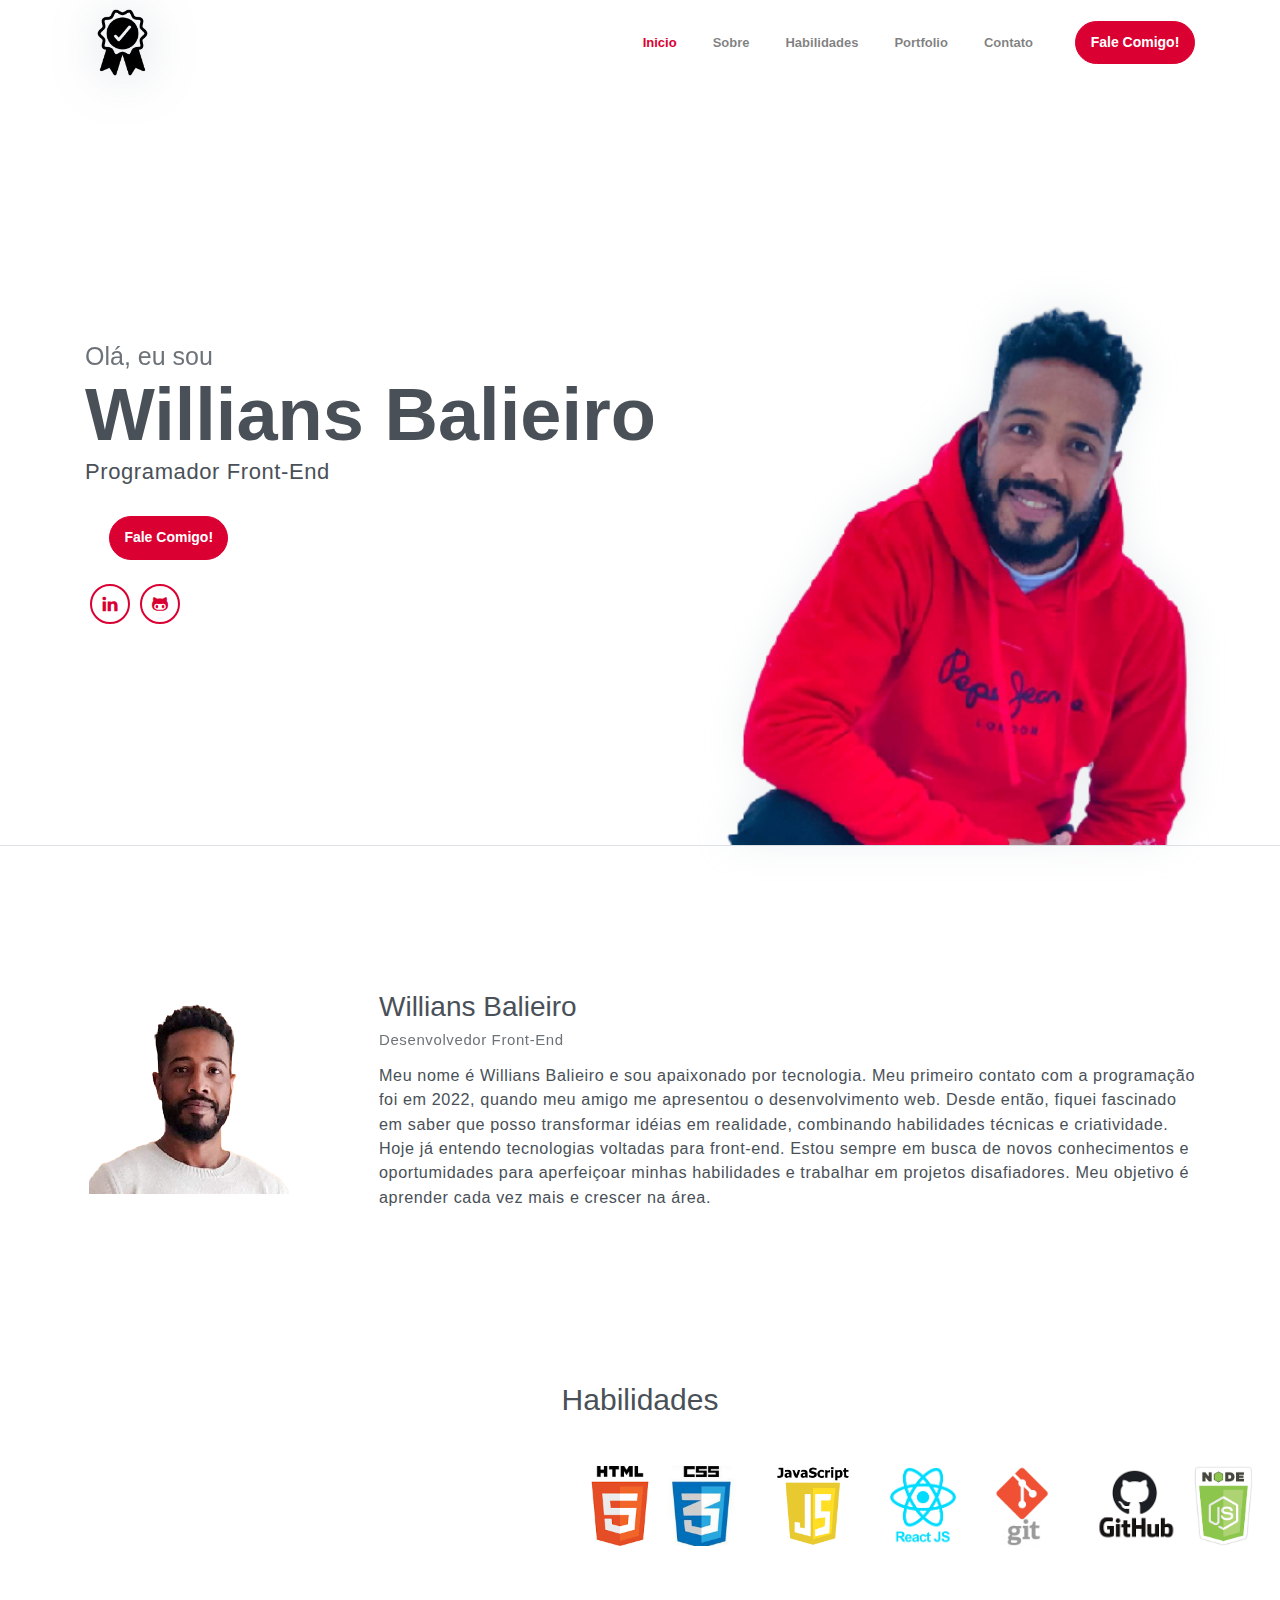
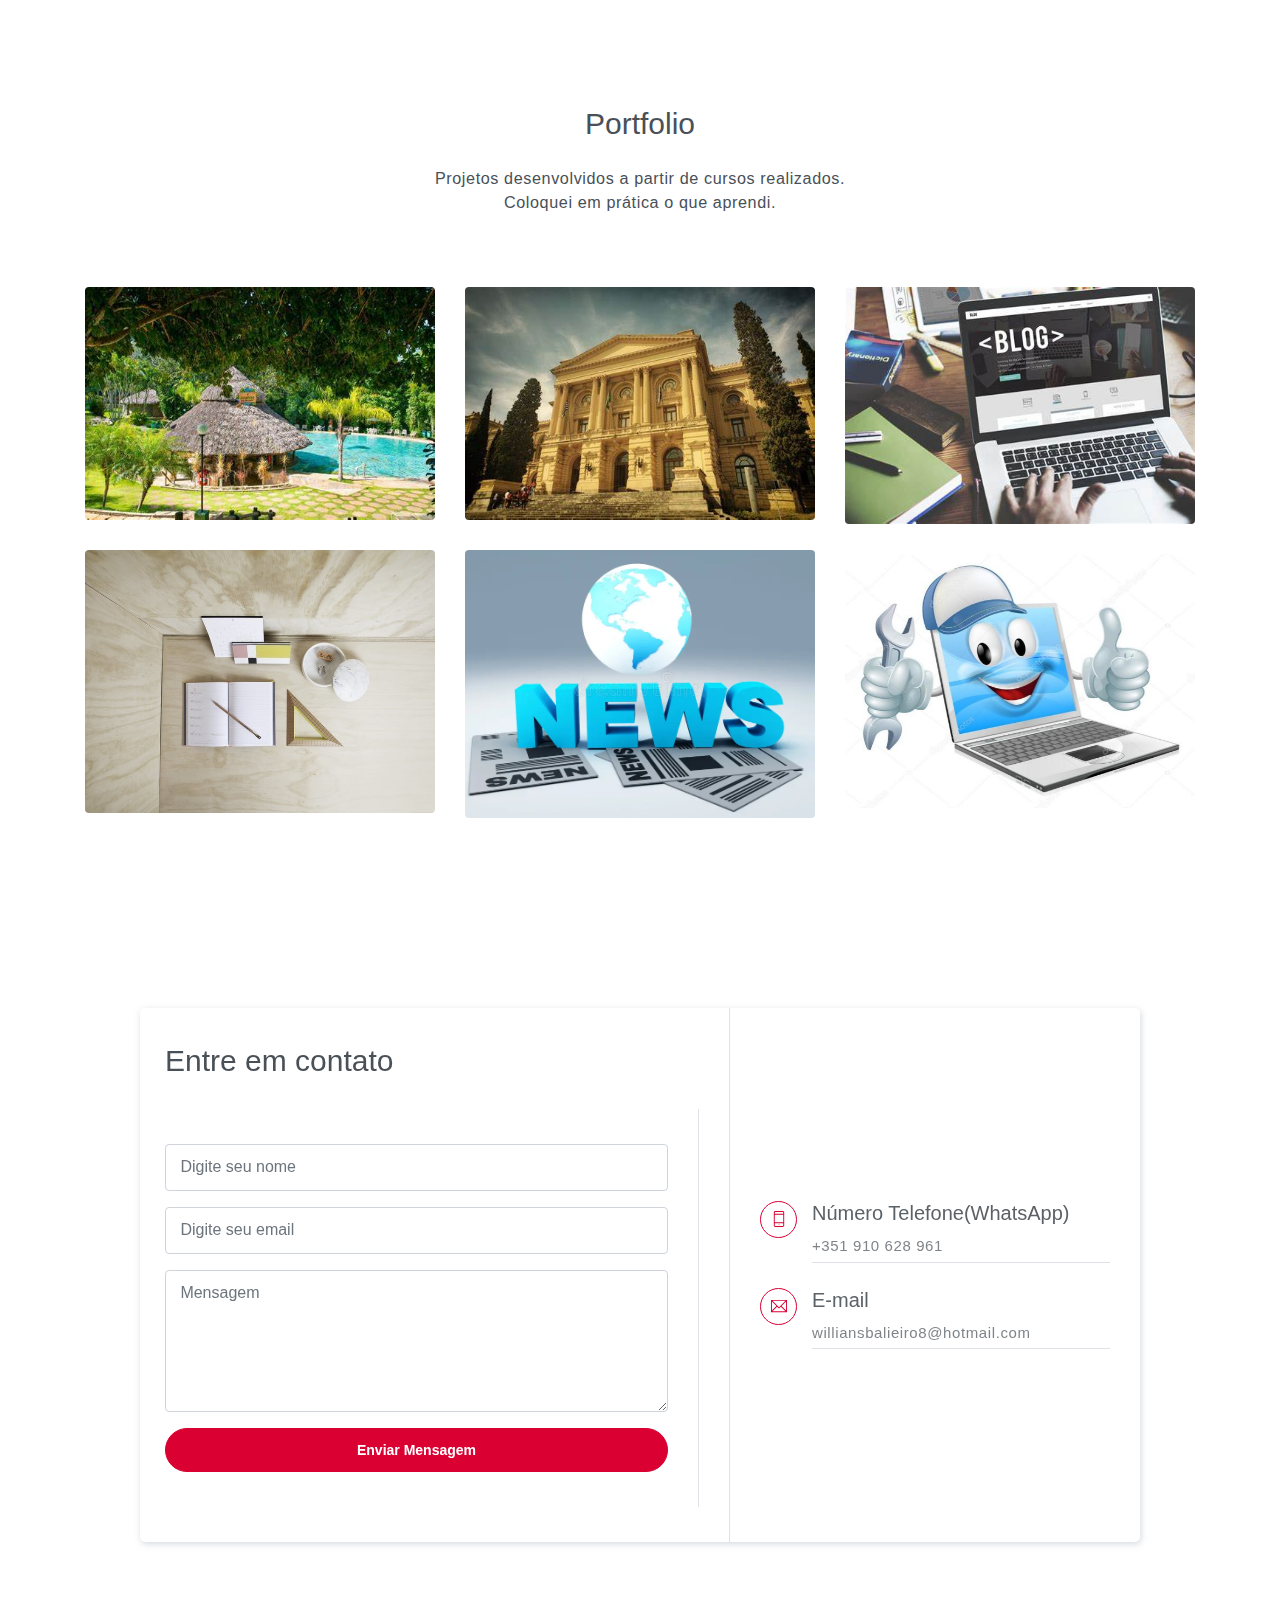
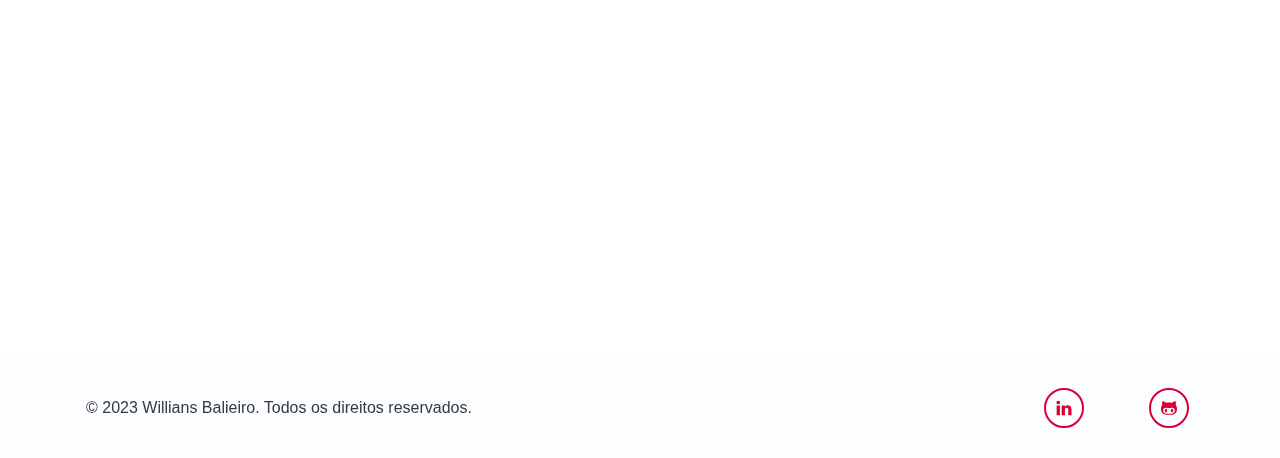
==== index.html @ 634ba004 "Upload do meu portfolio" ====
<!DOCTYPE html>
<html lang="pt-br">

<head>
    <meta charset="utf-8">
    <meta name="viewport" content="width=device-width, initial-scale=1, shrink-to-fit=no">
    <meta name="description" content="Site de Portfolio do Willians Balieiro.">
    <meta name="author" content="Willians Balieiro">
    <link rel="icon" type="image/png" href="assets/imgs/pixel.png">
    <title>Willians Balieiro | Portfolio</title>
    <!-- font icons -->
    <link rel="stylesheet" href="assets/vendors/themify-icons/css/themify-icons.css">
    <!-- Bootstrap + Steller main styles -->
    <link rel="stylesheet" href="assets/css/steller.css">
</head>

<body data-spy="scroll" data-target=".navbar" data-offset="40" id="home">

    <!-- Pagina de navegação -->
    <nav class="navbar navbar-expand-lg navbar-light fixed-top" data-spy="affix" data-offset-top="0">
        <div class="container">
            <a class="navbar-brand" href="#"><img src="assets/imgs/meulogo.png" alt=""></a>
            <button class="navbar-toggler" type="button" data-toggle="collapse" data-target="#navbarSupportedContent"
                aria-controls="navbarSupportedContent" aria-expanded="false" aria-label="Toggle navigation">
                <span class="navbar-toggler-icon"></span>
            </button>

            <div class="collapse navbar-collapse" id="navbarSupportedContent">
                <ul class="navbar-nav ml-auto align-items-center">
                    <li class="nav-item">
                        <a class="nav-link" href="#home">Inicio</a>
                    </li>
                    <li class="nav-item">
                        <a class="nav-link" href="#about">Sobre</a>
                    </li>
                    <li class="nav-item">
                        <a class="nav-link" href="#habilidades">Habilidades</a>
                    </li>
                    <!--<li class="nav-item">
                        <a class="nav-link" href="#service">Serviço</a>
                    </li> -->
                    <li class="nav-item">
                        <a class="nav-link" href="#portfolio">Portfolio</a>
                    </li>
                    <!--<li class="nav-item">
                        <a class="nav-link" href="#testmonial">Clientes</a>
                    </li> -->
                    <li class="nav-item">
                        <a class="nav-link" href="#contact">Contato</a>
                    </li>
                    <li class="nav-item">
                        <a class="- btn btn-primary rounded ml-4"
                            href="https://api.whatsapp.com/send?phone=351910628961&text=Ol%C3%A1,%20peguei%20seu%20contato%20no%20site%20portfolio."
                            target="_blank">Fale Comigo!</a>
                    </li>
                </ul>
            </div>
        </div>
    </nav>
    <!-- Fim da navegação de página -->

    <!-- Pagina cabeçalho -->
    <header class="header" id="home">
        <div class="container">
            <div class="infos">
                <h6 class="subtitle">Olá, eu sou</h6>
                <h6 class="title">Willians Balieiro</h6>
                <p>Programador Front-End</p>

                <div class="buttons pt-3">
                    <a class="- btn btn-primary rounded ml-4"
                        href="https://api.whatsapp.com/send?phone=351910628961&text=Ol%C3%A1,%20peguei%20seu%20contato%20no%20site%20portfolio."
                        target="_blank">Fale Comigo!</a>
                    <!--<button class="btn btn-dark rounded">DOWNLOAD CV</button> -->
                </div>

                <div class="socials mt-4">
                    <a class="social-item" href="#"><i class="ti-linkedin"></i></a>

                    <!-- <a class="social-item"
                        href="https://instagram.com/williansbalieiro?utm_source=qr&igshid=NGExMmI2YTkyZg%3D%3D"><i
                            class="ti-instagram"></i></a>

                    <a class="social-item" href="https://www.facebook.com/willians.balieiro"><i
                            class="ti-facebook"></i></a> -->

                    <a class="social-item" href="https://github.com/willeana?tab=repositories">
                        <i class="ti-github"></i></a>

                </div>
            </div>
            <div class="img-holder">
                <img src="assets/imgs/eu.png" alt="">
            </div>
        </div>

        <!-- Header-widget -->
        <!--<div class="widget">
            <div class="widget-item">
                <h2>124</h2>
                <p>Clientes Satifeitos</p>
            </div>
            <div class="widget-item">
                <h2>456</h2>
                <p>Project Completed</p>
            </div>
            <div class="widget-item">
                <h2>789</h2>
                <p>Awards Won</p>
            </div>
        </div> -->
    </header>
    <!-- Fim da Pagina cabeçalho -->

    <!-- Seção Sobre -->
    <section id="about" class="section mt-3">
        <div class="container mt-5">
            <div class="row text-center text-md-left">
                <div class="col-md-3">
                    <img src="assets/imgs/eu2.png" alt="" class="img-thumbnail mb-4">
                </div>
                <div class="pl-md-4 col-md-9">
                    <h6 class="title">Willians Balieiro</h6>
                    <p class="subtitle">Desenvolvedor Front-End</p>
                    <p>Meu nome é Willians Balieiro e sou apaixonado por tecnologia.
                        Meu primeiro contato com a programação foi em 2022,
                        quando meu amigo me apresentou o desenvolvimento web.
                        Desde então, fiquei fascinado em saber que posso transformar idéias em realidade,
                        combinando habilidades técnicas e criatividade.
                        Hoje já entendo tecnologias voltadas para front-end.
                        Estou sempre em busca de novos conhecimentos e oportumidades para aperfeiçoar minhas habilidades
                        e trabalhar em projetos disafiadores.
                        Meu objetivo é aprender cada vez mais e crescer na área.
                    </p>

                    <!--<button class="btn btn-primary rounded mt-3">DOWNLOAD CV</button> -->
                </div>
            </div>
        </div>
    </section>
    <!-- Fim da Seção -->

    <!-- Seção Serviço -->
    <!--<section id="service" class="section">
        <div class="container text-center">
            <h6 class="subtitle">Serviços</h6>
            <h6 class="section-title mb-4">Meus Serviços</h6>
            <p class="mb-5 pb-4">Lorem ipsum dolor sit amet, consectetur adipisicing elit. In alias dignissimos. <br> rerum commodi corrupti, temporibus non quam.</p> -->

    <!--<div class="row">
                <div class="col-sm-6 col-md-3 mb-4">
                    <div class="custom-card card border">
                        <div class="card-body">
                            <i class="icon ti-crown"></i>
                            <h5>UI/UX Design</h5>
                        </div>
                    </div>
                </div> -->
    <!--<div class="col-sm-6 col-md-3 mb-4">
                    <div class="custom-card card border">
                        <div class="card-body">
                            <i class="icon ti-desktop"></i>
                            <h5>Web Design</h5>
                        </div>
                    </div>
                </div> -->
    <!--<div class="col-sm-6 col-md-3 mb-4">
                    <div class="custom-card card border">
                        <div class="card-body">
                            <i class="icon ti-mobile"></i>
                            <h5>App Design</h5>
                        </div>
                    </div>
                </div> -->
    <!--<div class="col-sm-6 col-md-3 mb-4">
                    <div class="custom-card card border">
                        <div class="card-body">
                            <i class="icon ti-bar-chart"></i>
                            <h5>SEO</h5>
                        </div>
                    </div>
                </div> 
            </div>
        </div> 
    </section>--->
    <!-- Fim da Seção -->

    <!--Seção Habilidades-->
    <section id="habilidades" class="section">
        <div class="container text-center">
            <h6 class="section-title mb-4">Habilidades</h6><br>

            <div class="habilidade">
                <img src="./assets/imgs/html.png" alt="simbolo html">
                </di>
                <di class="habilidade">
                    <img src="./assets/imgs/css.png" alt="simbolo css">
                </di>
                <di class="habilidade">
                    <img src="./assets/imgs/JavaScript.png" alt="simbolo javascript">
                </di>
                <div class="habilidade">
                    <img src="./assets/imgs/react.png" alt="simbolo react">
                </div>
                <div class="habilidade">
                    <img src="./assets/imgs/git.png" alt="simbolo git">
                </div>
                <div class="habilidade">
                    <img src="./assets/imgs/github.png" alt="simbolo github">
                </div>
                <div class="habilidade">
                    <img src="./assets/imgs/nodejs.png" alt="simbolo node">
                </div>

                <!-- <h6 class="subtitle"></h6> -->
                <!--  <h6 class="section-title mb-4">Habilidades</h6>
            <p class="mb-5 pb-4">Lorem ipsum dolor sit amet, consectetur adipisicing elit. In alias dignissimos. <br>
                rerum commodi corrupti, temporibus non quam.</p>

            <div class="row text-left">
                <div class="col-sm-6">
                    <h6 class="mb-3">Photoshop</h6>
                    <div class="progress">
                        <div class="progress-bar bg-primary" role="progressbar" style="width: 89%;" aria-valuenow="25"
                            aria-valuemin="0" aria-valuemax="100"><span>89%</span></div>
                    </div>
                </div>
                <div class="col-sm-6">
                    <h6 class="mb-3">Web Design</h6>
                    <div class="progress">
                        <div class="progress-bar bg-primary" role="progressbar" style="width: 83%;" aria-valuenow="25"
                            aria-valuemin="0" aria-valuemax="100"><span>83%</span></div>
                    </div>
                </div>
                <div class="col-sm-6">
                    <h6 class="mb-3">App Design</h6>
                    <div class="progress">
                        <div class="progress-bar bg-primary" role="progressbar" style="width: 95%;" aria-valuenow="25"
                            aria-valuemin="0" aria-valuemax="100"><span>95%</span></div>
                    </div>
                </div>
                <div class="col-sm-6">
                    <h6 class="mb-3">SEO</h6>
                    <div class="progress">
                        <div class="progress-bar bg-primary" role="progressbar" style="width: 90%;" aria-valuenow="25"
                            aria-valuemin="0" aria-valuemax="100"><span>90%</span></div>
                    </div>
                </div>
            </div>-->
            </div>
    </section>
    <!-- Fim da Seção -->

    <!-- Portfolio section -->
    <section id="portfolio" class="section">
        <div class="container text-center">
            <!-- <h6 class="subtitle">Portfolio</h6> -->
            <h6 class="section-title mb-4">Portfolio</h6>
            <p class="mb-5 pb-4">Projetos desenvolvidos a partir de cursos realizados.
                <br>
                Coloquei em prática o que aprendi.
            </p>

            <div class="row">
                <div class="col-sm-4">
                    <div class="img-wrapper">
                        <img src="assets/imgs/chale.jfif" alt="Chalé Hotel">
                        <div class="overlay">
                            <div class="overlay-infos">
                                <h5>Chalé Hotel</h5>
                                <p>HTML/CSS</p>
                                <a href="https://willeana.github.io/chale_hotel/"><i class="ti-zoom-in"></i></a>
                                <a href="https://github.com/willeana/chale_hotel.git"><i class="ti-link"></i></a>
                            </div>
                        </div>
                    </div>
                    <div class="img-wrapper">
                        <img src="assets/imgs/folio-1.jpg" alt="">
                        <div class="overlay">
                            <div class="overlay-infos">
                                <h5>Lista de Tarefas</h5>
                                <p>HTML/CSS/JS</p>
                                <a href="https://willeana.github.io/lista_de_tarefas/"><i class="ti-zoom-in"></i></a>
                                <a href="https://github.com/willeana/lista_de_tarefas.git"><i class="ti-link"></i></a>
                            </div>
                        </div>
                    </div>
                </div>
                <div class="col-sm-4">
                    <div class="img-wrapper">
                        <img src="assets/imgs/museu.jfif" alt="">
                        <div class="overlay">
                            <div class="overlay-infos">
                                <h5>Museu Nacional</h5>
                                <p>HTML/CSS/JS</p>
                                <a href="https://willeana.github.io/museu_nacional/"><i class="ti-zoom-in"></i></a>
                                <a href="https://github.com/willeana/museu_nacional.git"><i class="ti-link"></i></a>
                            </div>
                        </div>
                    </div>
                    <div class="img-wrapper">
                        <img src="assets/imgs/noticias2.webp" alt="">
                        <div class="overlay">
                            <div class="overlay-infos">
                                <h5>Canal de Notícias</h5>
                                <p>HTML/CSS</p>
                                <a href="https://willeana.github.io/noticias_da_cidade/"><i class="ti-zoom-in"></i></a>
                                <a href="https://github.com/willeana/noticias_da_cidade.git"><i class="ti-link"></i></a>
                            </div>
                        </div>
                    </div>
                </div>
                <div class="col-sm-4">
                    <div class="img-wrapper">
                        <img src="assets/imgs/blog4.jfif" alt="">
                        <div class="overlay">
                            <div class="overlay-infos">
                                <h5>Blog</h5>
                                <p>HTML/CSS</p>
                                <a href="https://willeana.github.io/blog_parallax/"><i class="ti-zoom-in"></i></a>
                                <a href="https://github.com/willeana/blog_parallax.git"><i class="ti-link"></i></a>
                            </div>
                        </div>
                    </div>
                    <div class="img-wrapper">
                        <img src="assets/imgs/tecblog.jpg" alt="">
                        <div class="overlay">
                            <div class="overlay-infos">
                                <h5>Tec Blog</h5>
                                <p>HTML/CSS</p>
                                <a href="https://willeana.github.io/loja_tec_log/"><i class="ti-zoom-in"></i></a>
                                <a href="https://github.com/willeana/loja_tec_log.git"><i class="ti-link"></i></a>
                            </div>
                        </div>
                    </div>
                </div>
            </div>

        </div>
    </section>
    <!-- Fim da Seção -->

    <!-- Testmonial Section -->
    <!--<section id="testmonial" class="section">
        <div class="container text-center">
            <h6 class="subtitle">Testmonial</h6>
            <h6 class="section-title mb-4">What People Say About Me</h6>
            <p class="mb-5 pb-4">Lorem ipsum dolor sit amet, consectetur adipisicing elit. In alias dignissimos. <br> rerum commodi corrupti, temporibus non quam.</p>


            <div id="carouselExampleIndicators" class="carousel slide" data-ride="carousel">
                <ol class="carousel-indicators">
                    <li data-target="#carouselExampleIndicators" data-slide-to="0" class="active"></li>
                    <li data-target="#carouselExampleIndicators" data-slide-to="1"></li>
                    <li data-target="#carouselExampleIndicators" data-slide-to="2"></li>
                </ol>
                <div class="carousel-inner">
                    <div class="carousel-item active">
                        <div class="card testmonial-card border">
                            <div class="card-body">
                                <img src="assets/imgs/avatar-1.jpg" alt="">
                                <p>Lorem ipsum dolor sit amet, consectetur adipisicing elit. Magnam nostrum voluptates in enim vel amet?</p>
                                <h1 class="title">Emma Re</h1>
                                <h1 class="subtitle">Graphic Designer</h1>
                            </div>
                        </div>
                    </div>
                    <div class="carousel-item">
                        <div class="card testmonial-card border">
                            <div class="card-body">
                                <img src="assets/imgs/avatar-2.jpg" alt="">
                                <p>Lorem ipsum dolor sit amet, consectetur adipisicing elit. Magnam nostrum voluptates in enim vel amet?</p>
                                <h1 class="title">James Bert</h1>
                                <h1 class="subtitle">Web Designer</h1>
                            </div>
                        </div>
                    </div>
                    <div class="carousel-item">
                        <div class="card testmonial-card border">
                            <div class="card-body">
                                <img src="assets/imgs/avatar-3.jpg" alt="">
                                <p>Lorem ipsum dolor sit amet, consectetur adipisicing elit. Magnam nostrum voluptates in enim vel amet?</p>
                                <h1 class="title">Michael Abra</h1>
                                <h1 class="subtitle">Web Developer</h1>
                            </div>
                        </div>
                    </div>
                </div>
            </div>
        </div> 
    </section> -->
    <!-- End of testmonial section -->

    <!-- Seção Contrate-me -->
    <!--<section class="bg-gray p-0 section">
        <div class="container">
            <div class="card bg-primary">
                <div class="card-body text-light">
                    <div class="row align-items-center">
                        <div class="col-sm-9 text-center text-sm-left">
                            <h5 class="mt-3">Contrata-me para seu projeto</h5>
                            <p class="mb-3">Accusantium labore nostrum similique quisquam.</p>
                        </div>
                        <div class="col-sm-3 text-center text-sm-right">
                            <button class="btn btn-light rounded">Contrate-me!</button>
                        </div>
                    </div>
                </div> 
            </div>
        </div> 
    </section>  -->
    <!-- Fim da Seção -->

    <!-- Seção Contatos -->
    <section id="contact" class="position-relative section">
        <div class="container text-center">
            <!--<h6 class="subtitle">Contato</h6>
            <h6 class="section-title mb-4">Entre em contato comigo</h6>
            <p class="mb-5 pb-4">Lorem ipsum dolor sit amet, consectetur adipisicing elit. In alias dignissimos. <br> rerum commodi corrupti, temporibus non quam.</p> -->

            <div class="contact text-left">
                <div class="form">
                    <!-- <h6 class="subtitle">Disponível 24/7</h6> -->
                    <h6 class="section-title mb-4">Entre em contato</h6>
                    <form action="https://api.staticforms.xyz/submit" class="form" method="post">

                        <input type="hidden" name="accessKey" value="e5123b2d-65c1-44d5-b341-3b2e87903c28">

                        <div class="form-group">
                            <input type="text" name="name" class="form-control" placeholder="Digite seu nome" required>
                        </div>
                        <div class="form-group">
                            <input type="email" name="email" class="form-control" placeholder="Digite seu email"
                                required>
                        </div>
                        <div class="form-group">
                            <textarea name="message" id="" cols="30" rows="5" class="form-control"
                                placeholder="Mensagem"></textarea>
                        </div>
                        <button type="submit" value="Enviar" class="btn btn-primary btn-block rounded w-lg">Enviar
                            Mensagem</button>

                        <input type="hidden" name="redirectTo" value="http://127.0.0.1:5500/obrigado.html">

                    </form>
                </div>
                <div class="contact-infos">
                    <div class="item">
                        <!-- <i class="ti-location-pin"></i>
                        <div class="">
                           <h5>Location</h5>
                            <p> 12345 Fake ST NoWhere AB Country</p>
                        </div> -->
                    </div>
                    <div class="item">
                        <i class="ti-mobile"></i>
                        <div>
                            <h5>Número Telefone(WhatsApp)</h5>
                            <p>+351 910 628 961</p>
                        </div>
                    </div>
                    <div class="item">
                        <i class="ti-email"></i>
                        <div class="mb-0">
                            <h5>E-mail</h5>
                            <p>williansbalieiro8@hotmail.com
                        </div>
                    </div>
                </div>
            </div>
            <div id="map">
                <h5>Minha localização</h5>
                <iframe
                    src="https://www.google.com/maps/embed?pb=!1m18!1m12!1m3!1d11888.830948346134!2d-8.4084826!3d41.845355250000004!2m3!1f0!2f0!3f0!3m2!1i1024!2i768!4f13.1!3m3!1m2!1s0xd250950a246fcd7%3A0x2e0e22f8248b9c53!2sArcos%20de%20Valdevez!5e0!3m2!1spt-PT!2spt!4v1694087577035!5m2!1spt-PT!2spt"
                    width="600" height="450" style="border:0;" allowfullscreen="" loading="lazy"
                    referrerpolicy="no-referrer-when-downgrade"></iframe>
            </div>
    </section>
    <!-- Fim Seção Contato -->

    <!-- Rodapé da Página -->
    <footer class="page-footer">
        <div class="container">
            <div class="row align-items-center">
                <div class="col-sm-6">
                    <span>
                        &copy; 2023 Willians Balieiro. Todos os direitos reservados.
                    </span>
                </div>
                <div class="col-sm-6">
                    <div class="socials">
                        <a class="social-item" href="#"><i class="ti-linkedin"></i></a>
                        <!-- <a class="social-item"
                            href="https://instagram.com/williansbalieiro?utm_source=qr&igshid=NGExMmI2YTkyZg%3D%3D"><i
                                class="ti-instagram"></i></a>
                        <a class="social-item" href="https://www.facebook.com/willians.balieiro"><i
                                class="ti-facebook"></i></a> -->
                        <a class="social-item" href="https://github.com/willeana?tab=repositories"><i
                                class="ti-github"></i></a>
                    </div>
                </div>
            </div>
        </div>
    </footer>
    <!-- Fim do Rodapé -->

    <!-- core  -->
    <script src="assets/vendors/jquery/jquery-3.4.1.js"></script>
    <script src="assets/vendors/bootstrap/bootstrap.bundle.js"></script>
    <!-- bootstrap 3 affix -->
    <script src="assets/vendors/bootstrap/bootstrap.affix.js"></script>

    <!-- steller js -->
    <script src="assets/js/steller.js"></script>

</body>

</html>
---- assets/vendors/themify-icons/css/themify-icons.css ----
@font-face {
	font-family: 'themify';
	src:url("../fonts/themify.eot?-fvbane");
	src:url("../fonts/themify.eot?#iefix-fvbane") format("embedded-opentype"),
		url("../fonts/themify.woff?-fvbane") format("woff"),
		url("../fonts/themify.ttf?-fvbane") format("truetype"),
		url("../fonts/themify.svg?-fvbane#themify") format("svg");
	font-weight: normal;
	font-style: normal;
}

[class^="ti-"], [class*=" ti-"] {
	font-family: 'themify';
	speak: none;
	font-style: normal;
	font-weight: normal;
	font-variant: normal;
	text-transform: none;
	line-height: 1;

	/* Better Font Rendering =========== */
	-webkit-font-smoothing: antialiased;
	-moz-osx-font-smoothing: grayscale;
}

.ti-wand:before {
	content: "\e600";
}
.ti-volume:before {
	content: "\e601";
}
.ti-user:before {
	content: "\e602";
}
.ti-unlock:before {
	content: "\e603";
}
.ti-unlink:before {
	content: "\e604";
}
.ti-trash:before {
	content: "\e605";
}
.ti-thought:before {
	content: "\e606";
}
.ti-target:before {
	content: "\e607";
}
.ti-tag:before {
	content: "\e608";
}
.ti-tablet:before {
	content: "\e609";
}
.ti-star:before {
	content: "\e60a";
}
.ti-spray:before {
	content: "\e60b";
}
.ti-signal:before {
	content: "\e60c";
}
.ti-shopping-cart:before {
	content: "\e60d";
}
.ti-shopping-cart-full:before {
	content: "\e60e";
}
.ti-settings:before {
	content: "\e60f";
}
.ti-search:before {
	content: "\e610";
}
.ti-zoom-in:before {
	content: "\e611";
}
.ti-zoom-out:before {
	content: "\e612";
}
.ti-cut:before {
	content: "\e613";
}
.ti-ruler:before {
	content: "\e614";
}
.ti-ruler-pencil:before {
	content: "\e615";
}
.ti-ruler-alt:before {
	content: "\e616";
}
.ti-bookmark:before {
	content: "\e617";
}
.ti-bookmark-alt:before {
	content: "\e618";
}
.ti-reload:before {
	content: "\e619";
}
.ti-plus:before {
	content: "\e61a";
}
.ti-pin:before {
	content: "\e61b";
}
.ti-pencil:before {
	content: "\e61c";
}
.ti-pencil-alt:before {
	content: "\e61d";
}
.ti-paint-roller:before {
	content: "\e61e";
}
.ti-paint-bucket:before {
	content: "\e61f";
}
.ti-na:before {
	content: "\e620";
}
.ti-mobile:before {
	content: "\e621";
}
.ti-minus:before {
	content: "\e622";
}
.ti-medall:before {
	content: "\e623";
}
.ti-medall-alt:before {
	content: "\e624";
}
.ti-marker:before {
	content: "\e625";
}
.ti-marker-alt:before {
	content: "\e626";
}
.ti-arrow-up:before {
	content: "\e627";
}
.ti-arrow-right:before {
	content: "\e628";
}
.ti-arrow-left:before {
	content: "\e629";
}
.ti-arrow-down:before {
	content: "\e62a";
}
.ti-lock:before {
	content: "\e62b";
}
.ti-location-arrow:before {
	content: "\e62c";
}
.ti-link:before {
	content: "\e62d";
}
.ti-layout:before {
	content: "\e62e";
}
.ti-layers:before {
	content: "\e62f";
}
.ti-layers-alt:before {
	content: "\e630";
}
.ti-key:before {
	content: "\e631";
}
.ti-import:before {
	content: "\e632";
}
.ti-image:before {
	content: "\e633";
}
.ti-heart:before {
	content: "\e634";
}
.ti-heart-broken:before {
	content: "\e635";
}
.ti-hand-stop:before {
	content: "\e636";
}
.ti-hand-open:before {
	content: "\e637";
}
.ti-hand-drag:before {
	content: "\e638";
}
.ti-folder:before {
	content: "\e639";
}
.ti-flag:before {
	content: "\e63a";
}
.ti-flag-alt:before {
	content: "\e63b";
}
.ti-flag-alt-2:before {
	content: "\e63c";
}
.ti-eye:before {
	content: "\e63d";
}
.ti-export:before {
	content: "\e63e";
}
.ti-exchange-vertical:before {
	content: "\e63f";
}
.ti-desktop:before {
	content: "\e640";
}
.ti-cup:before {
	content: "\e641";
}
.ti-crown:before {
	content: "\e642";
}
.ti-comments:before {
	content: "\e643";
}
.ti-comment:before {
	content: "\e644";
}
.ti-comment-alt:before {
	content: "\e645";
}
.ti-close:before {
	content: "\e646";
}
.ti-clip:before {
	content: "\e647";
}
.ti-angle-up:before {
	content: "\e648";
}
.ti-angle-right:before {
	content: "\e649";
}
.ti-angle-left:before {
	content: "\e64a";
}
.ti-angle-down:before {
	content: "\e64b";
}
.ti-check:before {
	content: "\e64c";
}
.ti-check-box:before {
	content: "\e64d";
}
.ti-camera:before {
	content: "\e64e";
}
.ti-announcement:before {
	content: "\e64f";
}
.ti-brush:before {
	content: "\e650";
}
.ti-briefcase:before {
	content: "\e651";
}
.ti-bolt:before {
	content: "\e652";
}
.ti-bolt-alt:before {
	content: "\e653";
}
.ti-blackboard:before {
	content: "\e654";
}
.ti-bag:before {
	content: "\e655";
}
.ti-move:before {
	content: "\e656";
}
.ti-arrows-vertical:before {
	content: "\e657";
}
.ti-arrows-horizontal:before {
	content: "\e658";
}
.ti-fullscreen:before {
	content: "\e659";
}
.ti-arrow-top-right:before {
	content: "\e65a";
}
.ti-arrow-top-left:before {
	content: "\e65b";
}
.ti-arrow-circle-up:before {
	content: "\e65c";
}
.ti-arrow-circle-right:before {
	content: "\e65d";
}
.ti-arrow-circle-left:before {
	content: "\e65e";
}
.ti-arrow-circle-down:before {
	content: "\e65f";
}
.ti-angle-double-up:before {
	content: "\e660";
}
.ti-angle-double-right:before {
	content: "\e661";
}
.ti-angle-double-left:before {
	content: "\e662";
}
.ti-angle-double-down:before {
	content: "\e663";
}
.ti-zip:before {
	content: "\e664";
}
.ti-world:before {
	content: "\e665";
}
.ti-wheelchair:before {
	content: "\e666";
}
.ti-view-list:before {
	content: "\e667";
}
.ti-view-list-alt:before {
	content: "\e668";
}
.ti-view-grid:before {
	content: "\e669";
}
.ti-uppercase:before {
	content: "\e66a";
}
.ti-upload:before {
	content: "\e66b";
}
.ti-underline:before {
	content: "\e66c";
}
.ti-truck:before {
	content: "\e66d";
}
.ti-timer:before {
	content: "\e66e";
}
.ti-ticket:before {
	content: "\e66f";
}
.ti-thumb-up:before {
	content: "\e670";
}
.ti-thumb-down:before {
	content: "\e671";
}
.ti-text:before {
	content: "\e672";
}
.ti-stats-up:before {
	content: "\e673";
}
.ti-stats-down:before {
	content: "\e674";
}
.ti-split-v:before {
	content: "\e675";
}
.ti-split-h:before {
	content: "\e676";
}
.ti-smallcap:before {
	content: "\e677";
}
.ti-shine:before {
	content: "\e678";
}
.ti-shift-right:before {
	content: "\e679";
}
.ti-shift-left:before {
	content: "\e67a";
}
.ti-shield:before {
	content: "\e67b";
}
.ti-notepad:before {
	content: "\e67c";
}
.ti-server:before {
	content: "\e67d";
}
.ti-quote-right:before {
	content: "\e67e";
}
.ti-quote-left:before {
	content: "\e67f";
}
.ti-pulse:before {
	content: "\e680";
}
.ti-printer:before {
	content: "\e681";
}
.ti-power-off:before {
	content: "\e682";
}
.ti-plug:before {
	content: "\e683";
}
.ti-pie-chart:before {
	content: "\e684";
}
.ti-paragraph:before {
	content: "\e685";
}
.ti-panel:before {
	content: "\e686";
}
.ti-package:before {
	content: "\e687";
}
.ti-music:before {
	content: "\e688";
}
.ti-music-alt:before {
	content: "\e689";
}
.ti-mouse:before {
	content: "\e68a";
}
.ti-mouse-alt:before {
	content: "\e68b";
}
.ti-money:before {
	content: "\e68c";
}
.ti-microphone:before {
	content: "\e68d";
}
.ti-menu:before {
	content: "\e68e";
}
.ti-menu-alt:before {
	content: "\e68f";
}
.ti-map:before {
	content: "\e690";
}
.ti-map-alt:before {
	content: "\e691";
}
.ti-loop:before {
	content: "\e692";
}
.ti-location-pin:before {
	content: "\e693";
}
.ti-list:before {
	content: "\e694";
}
.ti-light-bulb:before {
	content: "\e695";
}
.ti-Italic:before {
	content: "\e696";
}
.ti-info:before {
	content: "\e697";
}
.ti-infinite:before {
	content: "\e698";
}
.ti-id-badge:before {
	content: "\e699";
}
.ti-hummer:before {
	content: "\e69a";
}
.ti-home:before {
	content: "\e69b";
}
.ti-help:before {
	content: "\e69c";
}
.ti-headphone:before {
	content: "\e69d";
}
.ti-harddrives:before {
	content: "\e69e";
}
.ti-harddrive:before {
	content: "\e69f";
}
.ti-gift:before {
	content: "\e6a0";
}
.ti-game:before {
	content: "\e6a1";
}
.ti-filter:before {
	content: "\e6a2";
}
.ti-files:before {
	content: "\e6a3";
}
.ti-file:before {
	content: "\e6a4";
}
.ti-eraser:before {
	content: "\e6a5";
}
.ti-envelope:before {
	content: "\e6a6";
}
.ti-download:before {
	content: "\e6a7";
}
.ti-direction:before {
	content: "\e6a8";
}
.ti-direction-alt:before {
	content: "\e6a9";
}
.ti-dashboard:before {
	content: "\e6aa";
}
.ti-control-stop:before {
	content: "\e6ab";
}
.ti-control-shuffle:before {
	content: "\e6ac";
}
.ti-control-play:before {
	content: "\e6ad";
}
.ti-control-pause:before {
	content: "\e6ae";
}
.ti-control-forward:before {
	content: "\e6af";
}
.ti-control-backward:before {
	content: "\e6b0";
}
.ti-cloud:before {
	content: "\e6b1";
}
.ti-cloud-up:before {
	content: "\e6b2";
}
.ti-cloud-down:before {
	content: "\e6b3";
}
.ti-clipboard:before {
	content: "\e6b4";
}
.ti-car:before {
	content: "\e6b5";
}
.ti-calendar:before {
	content: "\e6b6";
}
.ti-book:before {
	content: "\e6b7";
}
.ti-bell:before {
	content: "\e6b8";
}
.ti-basketball:before {
	content: "\e6b9";
}
.ti-bar-chart:before {
	content: "\e6ba";
}
.ti-bar-chart-alt:before {
	content: "\e6bb";
}
.ti-back-right:before {
	content: "\e6bc";
}
.ti-back-left:before {
	content: "\e6bd";
}
.ti-arrows-corner:before {
	content: "\e6be";
}
.ti-archive:before {
	content: "\e6bf";
}
.ti-anchor:before {
	content: "\e6c0";
}
.ti-align-right:before {
	content: "\e6c1";
}
.ti-align-left:before {
	content: "\e6c2";
}
.ti-align-justify:before {
	content: "\e6c3";
}
.ti-align-center:before {
	content: "\e6c4";
}
.ti-alert:before {
	content: "\e6c5";
}
.ti-alarm-clock:before {
	content: "\e6c6";
}
.ti-agenda:before {
	content: "\e6c7";
}
.ti-write:before {
	content: "\e6c8";
}
.ti-window:before {
	content: "\e6c9";
}
.ti-widgetized:before {
	content: "\e6ca";
}
.ti-widget:before {
	content: "\e6cb";
}
.ti-widget-alt:before {
	content: "\e6cc";
}
.ti-wallet:before {
	content: "\e6cd";
}
.ti-video-clapper:before {
	content: "\e6ce";
}
.ti-video-camera:before {
	content: "\e6cf";
}
.ti-vector:before {
	content: "\e6d0";
}
.ti-themify-logo:before {
	content: "\e6d1";
}
.ti-themify-favicon:before {
	content: "\e6d2";
}
.ti-themify-favicon-alt:before {
	content: "\e6d3";
}
.ti-support:before {
	content: "\e6d4";
}
.ti-stamp:before {
	content: "\e6d5";
}
.ti-split-v-alt:before {
	content: "\e6d6";
}
.ti-slice:before {
	content: "\e6d7";
}
.ti-shortcode:before {
	content: "\e6d8";
}
.ti-shift-right-alt:before {
	content: "\e6d9";
}
.ti-shift-left-alt:before {
	content: "\e6da";
}
.ti-ruler-alt-2:before {
	content: "\e6db";
}
.ti-receipt:before {
	content: "\e6dc";
}
.ti-pin2:before {
	content: "\e6dd";
}
.ti-pin-alt:before {
	content: "\e6de";
}
.ti-pencil-alt2:before {
	content: "\e6df";
}
.ti-palette:before {
	content: "\e6e0";
}
.ti-more:before {
	content: "\e6e1";
}
.ti-more-alt:before {
	content: "\e6e2";
}
.ti-microphone-alt:before {
	content: "\e6e3";
}
.ti-magnet:before {
	content: "\e6e4";
}
.ti-line-double:before {
	content: "\e6e5";
}
.ti-line-dotted:before {
	content: "\e6e6";
}
.ti-line-dashed:before {
	content: "\e6e7";
}
.ti-layout-width-full:before {
	content: "\e6e8";
}
.ti-layout-width-default:before {
	content: "\e6e9";
}
.ti-layout-width-default-alt:before {
	content: "\e6ea";
}
.ti-layout-tab:before {
	content: "\e6eb";
}
.ti-layout-tab-window:before {
	content: "\e6ec";
}
.ti-layout-tab-v:before {
	content: "\e6ed";
}
.ti-layout-tab-min:before {
	content: "\e6ee";
}
.ti-layout-slider:before {
	content: "\e6ef";
}
.ti-layout-slider-alt:before {
	content: "\e6f0";
}
.ti-layout-sidebar-right:before {
	content: "\e6f1";
}
.ti-layout-sidebar-none:before {
	content: "\e6f2";
}
.ti-layout-sidebar-left:before {
	content: "\e6f3";
}
.ti-layout-placeholder:before {
	content: "\e6f4";
}
.ti-layout-menu:before {
	content: "\e6f5";
}
.ti-layout-menu-v:before {
	content: "\e6f6";
}
.ti-layout-menu-separated:before {
	content: "\e6f7";
}
.ti-layout-menu-full:before {
	content: "\e6f8";
}
.ti-layout-media-right-alt:before {
	content: "\e6f9";
}
.ti-layout-media-right:before {
	content: "\e6fa";
}
.ti-layout-media-overlay:before {
	content: "\e6fb";
}
.ti-layout-media-overlay-alt:before {
	content: "\e6fc";
}
.ti-layout-media-overlay-alt-2:before {
	content: "\e6fd";
}
.ti-layout-media-left-alt:before {
	content: "\e6fe";
}
.ti-layout-media-left:before {
	content: "\e6ff";
}
.ti-layout-media-center-alt:before {
	content: "\e700";
}
.ti-layout-media-center:before {
	content: "\e701";
}
.ti-layout-list-thumb:before {
	content: "\e702";
}
.ti-layout-list-thumb-alt:before {
	content: "\e703";
}
.ti-layout-list-post:before {
	content: "\e704";
}
.ti-layout-list-large-image:before {
	content: "\e705";
}
.ti-layout-line-solid:before {
	content: "\e706";
}
.ti-layout-grid4:before {
	content: "\e707";
}
.ti-layout-grid3:before {
	content: "\e708";
}
.ti-layout-grid2:before {
	content: "\e709";
}
.ti-layout-grid2-thumb:before {
	content: "\e70a";
}
.ti-layout-cta-right:before {
	content: "\e70b";
}
.ti-layout-cta-left:before {
	content: "\e70c";
}
.ti-layout-cta-center:before {
	content: "\e70d";
}
.ti-layout-cta-btn-right:before {
	content: "\e70e";
}
.ti-layout-cta-btn-left:before {
	content: "\e70f";
}
.ti-layout-column4:before {
	content: "\e710";
}
.ti-layout-column3:before {
	content: "\e711";
}
.ti-layout-column2:before {
	content: "\e712";
}
.ti-layout-accordion-separated:before {
	content: "\e713";
}
.ti-layout-accordion-merged:before {
	content: "\e714";
}
.ti-layout-accordion-list:before {
	content: "\e715";
}
.ti-ink-pen:before {
	content: "\e716";
}
.ti-info-alt:before {
	content: "\e717";
}
.ti-help-alt:before {
	content: "\e718";
}
.ti-headphone-alt:before {
	content: "\e719";
}
.ti-hand-point-up:before {
	content: "\e71a";
}
.ti-hand-point-right:before {
	content: "\e71b";
}
.ti-hand-point-left:before {
	content: "\e71c";
}
.ti-hand-point-down:before {
	content: "\e71d";
}
.ti-gallery:before {
	content: "\e71e";
}
.ti-face-smile:before {
	content: "\e71f";
}
.ti-face-sad:before {
	content: "\e720";
}
.ti-credit-card:before {
	content: "\e721";
}
.ti-control-skip-forward:before {
	content: "\e722";
}
.ti-control-skip-backward:before {
	content: "\e723";
}
.ti-control-record:before {
	content: "\e724";
}
.ti-control-eject:before {
	content: "\e725";
}
.ti-comments-smiley:before {
	content: "\e726";
}
.ti-brush-alt:before {
	content: "\e727";
}
.ti-youtube:before {
	content: "\e728";
}
.ti-vimeo:before {
	content: "\e729";
}
.ti-twitter:before {
	content: "\e72a";
}
.ti-time:before {
	content: "\e72b";
}
.ti-tumblr:before {
	content: "\e72c";
}
.ti-skype:before {
	content: "\e72d";
}
.ti-share:before {
	content: "\e72e";
}
.ti-share-alt:before {
	content: "\e72f";
}
.ti-rocket:before {
	content: "\e730";
}
.ti-pinterest:before {
	content: "\e731";
}
.ti-new-window:before {
	content: "\e732";
}
.ti-microsoft:before {
	content: "\e733";
}
.ti-list-ol:before {
	content: "\e734";
}
.ti-linkedin:before {
	content: "\e735";
}
.ti-layout-sidebar-2:before {
	content: "\e736";
}
.ti-layout-grid4-alt:before {
	content: "\e737";
}
.ti-layout-grid3-alt:before {
	content: "\e738";
}
.ti-layout-grid2-alt:before {
	content: "\e739";
}
.ti-layout-column4-alt:before {
	content: "\e73a";
}
.ti-layout-column3-alt:before {
	content: "\e73b";
}
.ti-layout-column2-alt:before {
	content: "\e73c";
}
.ti-instagram:before {
	content: "\e73d";
}
.ti-google:before {
	content: "\e73e";
}
.ti-github:before {
	content: "\e73f";
}
.ti-flickr:before {
	content: "\e740";
}
.ti-facebook:before {
	content: "\e741";
}
.ti-dropbox:before {
	content: "\e742";
}
.ti-dribbble:before {
	content: "\e743";
}
.ti-apple:before {
	content: "\e744";
}
.ti-android:before {
	content: "\e745";
}
.ti-save:before {
	content: "\e746";
}
.ti-save-alt:before {
	content: "\e747";
}
.ti-yahoo:before {
	content: "\e748";
}
.ti-wordpress:before {
	content: "\e749";
}
.ti-vimeo-alt:before {
	content: "\e74a";
}
.ti-twitter-alt:before {
	content: "\e74b";
}
.ti-tumblr-alt:before {
	content: "\e74c";
}
.ti-trello:before {
	content: "\e74d";
}
.ti-stack-overflow:before {
	content: "\e74e";
}
.ti-soundcloud:before {
	content: "\e74f";
}
.ti-sharethis:before {
	content: "\e750";
}
.ti-sharethis-alt:before {
	content: "\e751";
}
.ti-reddit:before {
	content: "\e752";
}
.ti-pinterest-alt:before {
	content: "\e753";
}
.ti-microsoft-alt:before {
	content: "\e754";
}
.ti-linux:before {
	content: "\e755";
}
.ti-jsfiddle:before {
	content: "\e756";
}
.ti-joomla:before {
	content: "\e757";
}
.ti-html5:before {
	content: "\e758";
}
.ti-flickr-alt:before {
	content: "\e759";
}
.ti-email:before {
	content: "\e75a";
}
.ti-drupal:before {
	content: "\e75b";
}
.ti-dropbox-alt:before {
	content: "\e75c";
}
.ti-css3:before {
	content: "\e75d";
}
.ti-rss:before {
	content: "\e75e";
}
.ti-rss-alt:before {
	content: "\e75f";
}
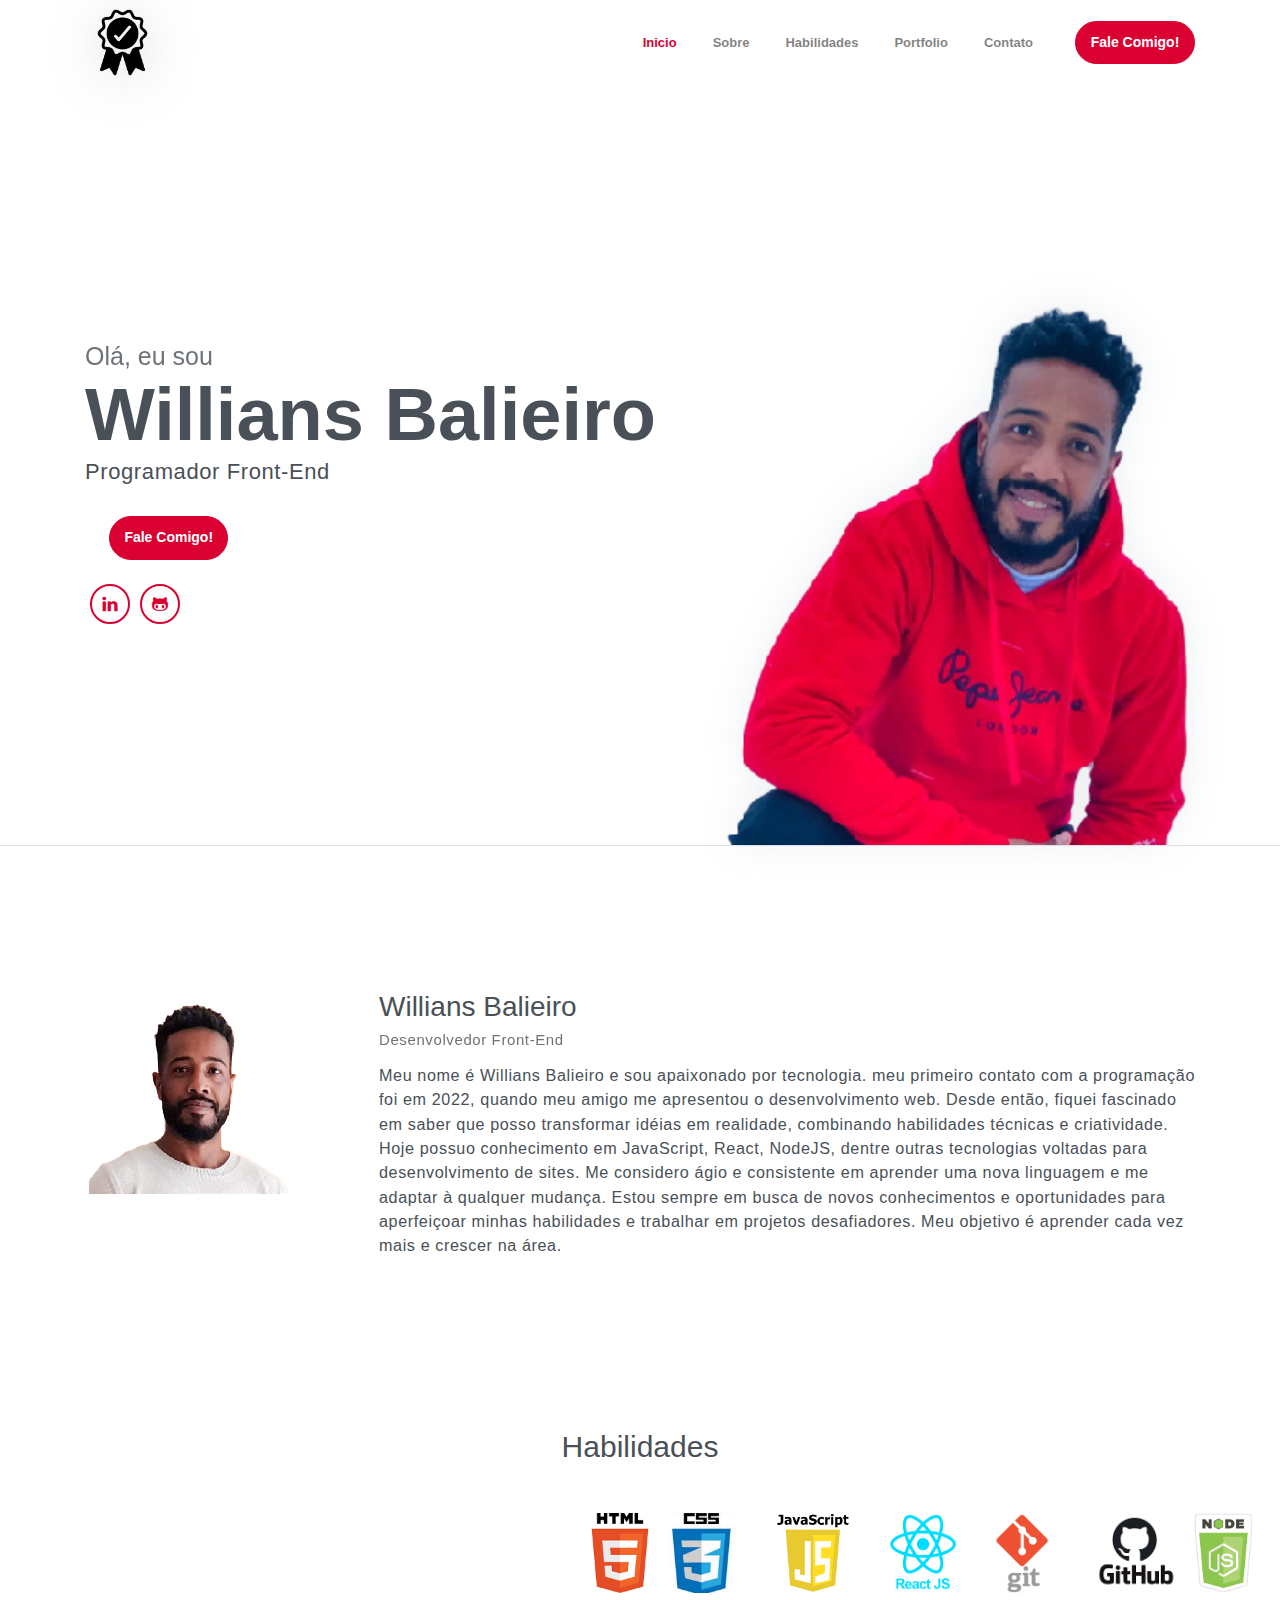
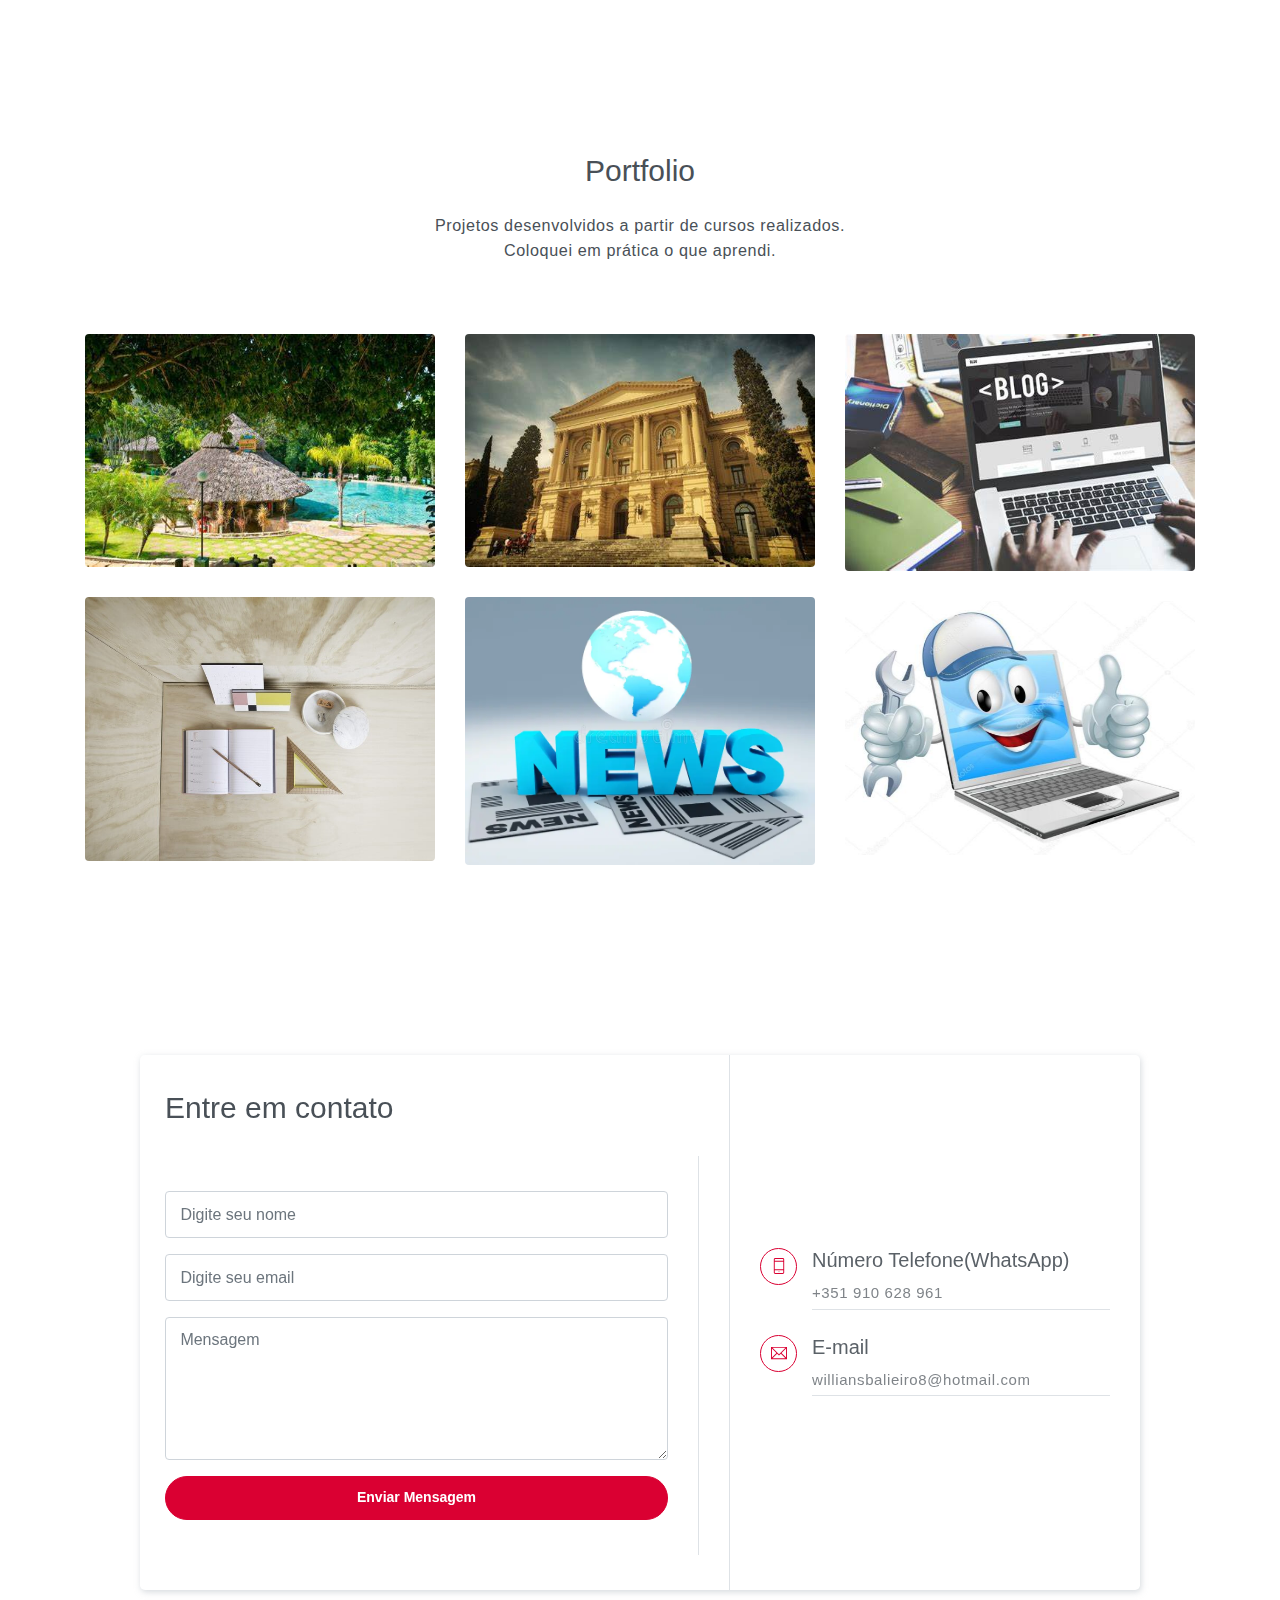
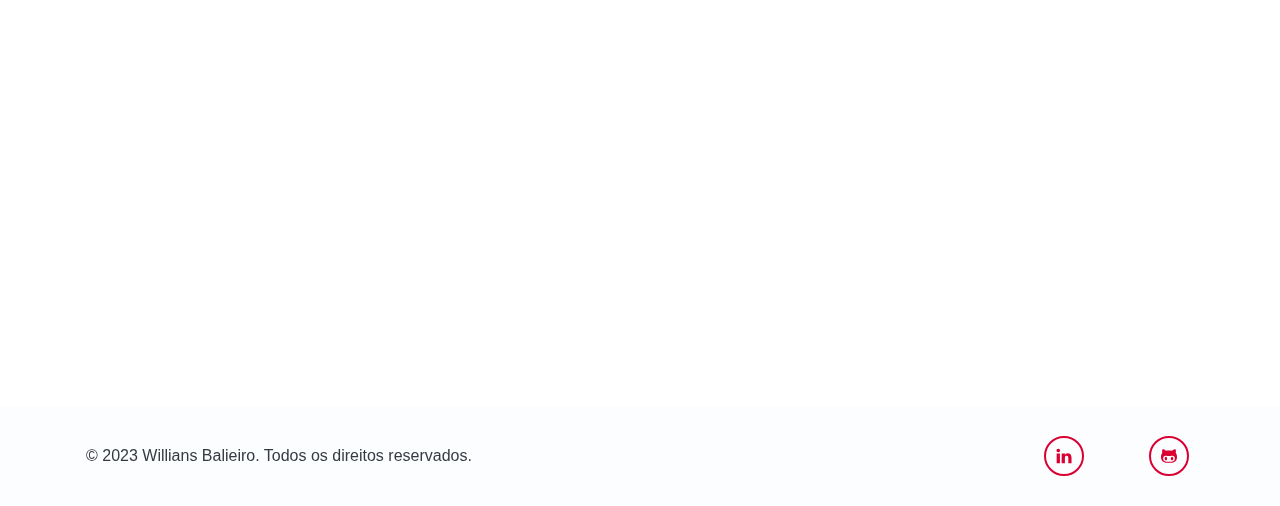
==== commit b9b3fd1c: "Arrumei o texto sobre index.html" ====
--- a/index.html
+++ b/index.html
@@ -75,7 +75,8 @@
                 </div>
 
                 <div class="socials mt-4">
-                    <a class="social-item" href="#"><i class="ti-linkedin"></i></a>
+                    <a class="social-item" href="https://www.linkedin.com/in/willians-balieiro-738438293
+"><i class="ti-linkedin"></i></a>
 
                     <!-- <a class="social-item"
                         href="https://instagram.com/williansbalieiro?utm_source=qr&igshid=NGExMmI2YTkyZg%3D%3D"><i
@@ -123,13 +124,12 @@
                     <h6 class="title">Willians Balieiro</h6>
                     <p class="subtitle">Desenvolvedor Front-End</p>
                     <p>Meu nome é Willians Balieiro e sou apaixonado por tecnologia.
-                        Meu primeiro contato com a programação foi em 2022,
-                        quando meu amigo me apresentou o desenvolvimento web.
-                        Desde então, fiquei fascinado em saber que posso transformar idéias em realidade,
-                        combinando habilidades técnicas e criatividade.
-                        Hoje já entendo tecnologias voltadas para front-end.
-                        Estou sempre em busca de novos conhecimentos e oportumidades para aperfeiçoar minhas habilidades
-                        e trabalhar em projetos disafiadores.
+                        meu primeiro contato com a programação foi em 2022, quando meu amigo me apresentou o desenvolvimento web.
+                        Desde então, fiquei fascinado em saber que posso transformar idéias em realidade, combinando habilidades técnicas e criatividade.
+                        Hoje possuo conhecimento em JavaScript, React, NodeJS, dentre outras tecnologias voltadas para desenvolvimento de sites.
+                        Me considero ágio e consistente em aprender uma nova linguagem e me adaptar à qualquer mudança.
+                        Estou sempre em busca de novos conhecimentos e oportunidades para aperfeiçoar minhas habilidades
+                        e trabalhar em projetos desafiadores.
                         Meu objetivo é aprender cada vez mais e crescer na área.
                     </p>
 
@@ -489,7 +489,8 @@
                 </div>
                 <div class="col-sm-6">
                     <div class="socials">
-                        <a class="social-item" href="#"><i class="ti-linkedin"></i></a>
+                        <a class="social-item" href="https://www.linkedin.com/in/willians-balieiro-738438293
+"><i class="ti-linkedin"></i></a>
                         <!-- <a class="social-item"
                             href="https://instagram.com/williansbalieiro?utm_source=qr&igshid=NGExMmI2YTkyZg%3D%3D"><i
                                 class="ti-instagram"></i></a>
@@ -515,4 +516,4 @@
 
 </body>
 
-</html>+</html>
